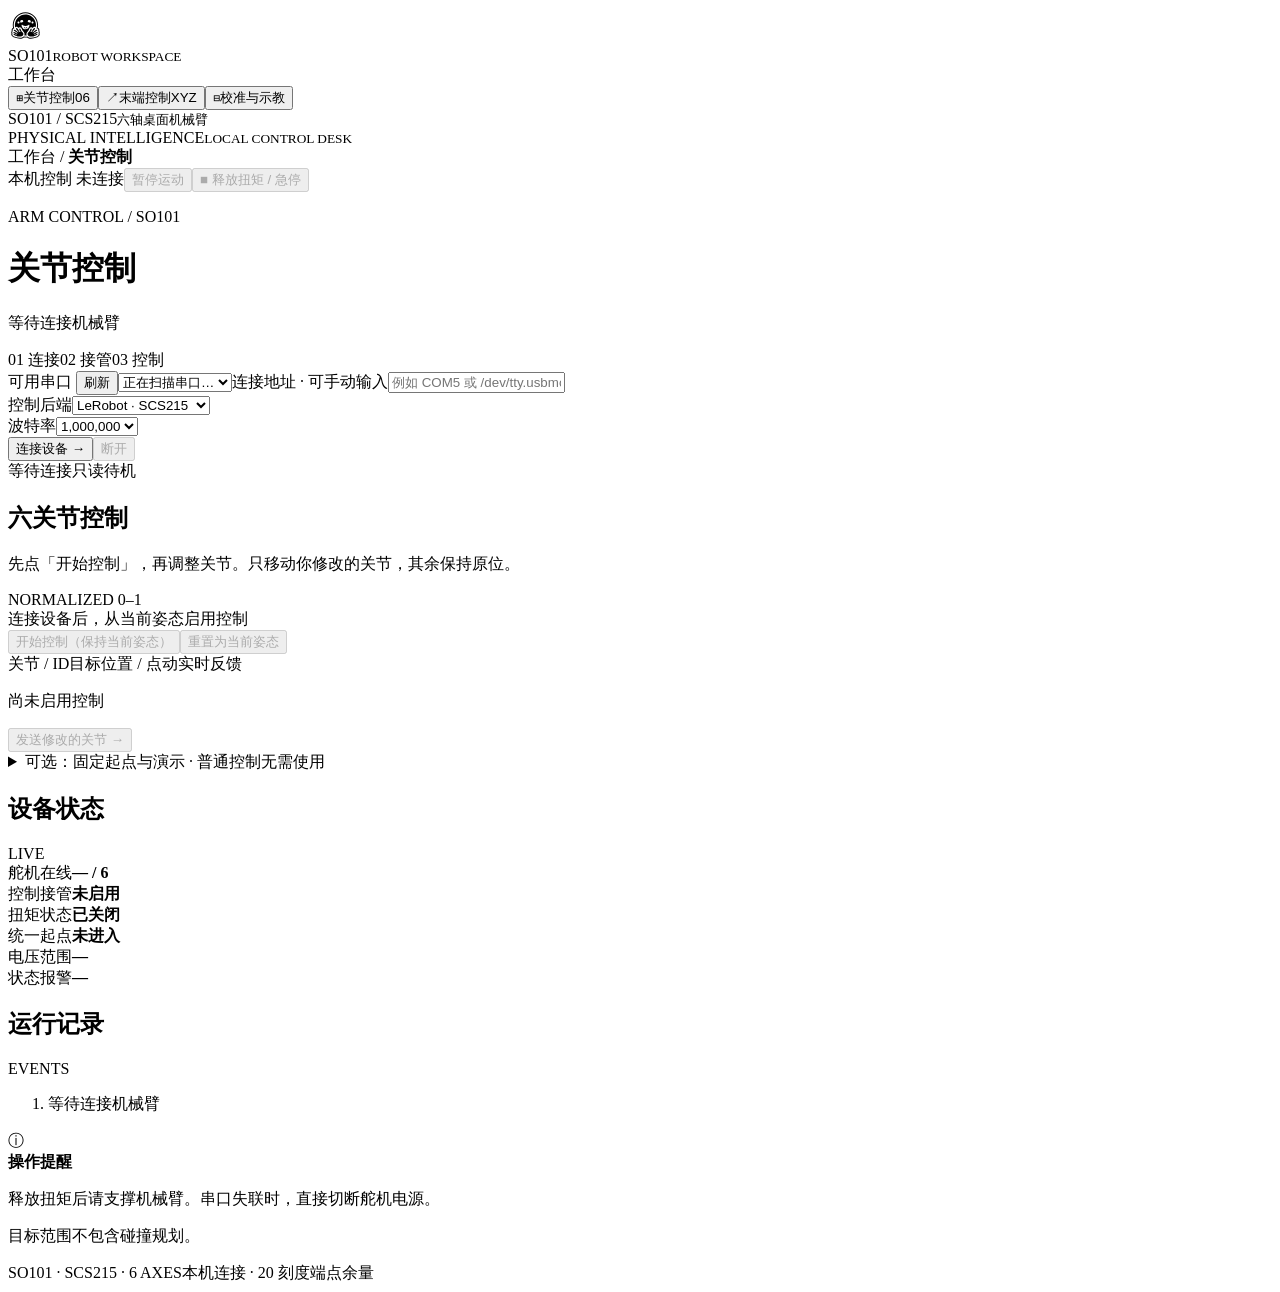
==== src/eai_robot/applications/desktop/assets/index.html @ e54ebf7a "Consolidate source layout and deliver ArUco center-servo MVP" ====
<!doctype html>
<html lang="zh-CN">
<head>
  <meta charset="utf-8">
  <meta name="viewport" content="width=device-width, initial-scale=1">
  <meta name="theme-color" content="#202329">
  <title>SO101 · 机械臂工作台</title>
  <link rel="stylesheet" href="/app.css">
  <script src="/app.js" defer></script>
</head>
<body>
  <div class="app-shell">
    <aside class="navigation">
      <div class="brand"><!-- Official Hugging Face monochrome SVG: https://huggingface.co/brand -->
      <span class="brand-symbol brand-hf"><img src="[data-uri]" alt="Hugging Face" width="35" height="35"></span><div>SO101<small>ROBOT WORKSPACE</small></div></div>
      <div class="nav-caption">工作台</div>
      <nav aria-label="工作台导航"><button id="control-tab" class="nav-item active" aria-current="page" aria-controls="control-view" data-view="control"><span aria-hidden="true">⊞</span>关节控制<span class="nav-count">06</span></button><button id="cartesian-tab" class="nav-item" aria-controls="cartesian-view" data-view="cartesian"><span aria-hidden="true">↗</span>末端控制<span class="nav-count">XYZ</span></button><button id="calibration-tab" class="nav-item" aria-controls="calibration-view" data-view="calibration"><span aria-hidden="true">⊟</span>校准与示教</button></nav>
      <div class="nav-device"><span class="device-dot"></span><div>SO101 / SCS215<small>六轴桌面机械臂</small></div></div>
      <div class="nav-footer">PHYSICAL INTELLIGENCE<small>LOCAL CONTROL DESK</small></div>
    </aside>
    <div class="workspace">
      <header class="topbar"><div class="breadcrumb">工作台 <span>/</span> <strong id="page-name">关节控制</strong></div><div class="header-right"><span class="local-label">本机控制</span><span id="connection-badge" class="status-pill"><i></i> 未连接</span><button id="pause-btn" class="button button-ghost" disabled>暂停运动</button><button id="stop-btn" class="stop-button" disabled><span aria-hidden="true">■</span> 释放扭矩 / 急停</button></div></header>
      <main>
        <div class="page-heading"><div><p class="kicker">ARM CONTROL / SO101</p><h1 id="page-title">关节控制</h1><p id="hero-state">等待连接机械臂</p></div><div class="workflow"><span id="step-connect">01 连接</span><i></i><span id="step-enable">02 接管</span><i></i><span id="step-control">03 控制</span></div></div>
        <section class="panel connection-panel" aria-label="设备连接"><div id="connection-summary" hidden><strong>设备已连接</strong><small id="connection-summary-port"></small></div>
          <div class="form-field port-field"><label for="port-select">可用串口 <button id="refresh-ports-btn" class="port-refresh" type="button">刷新</button></label><select id="port-select" aria-label="可用串口"><option value="">正在扫描串口…</option></select><label class="manual-port-label" for="device-port">连接地址 · 可手动输入</label><input id="device-port" type="text" spellcheck="false" autocomplete="off" placeholder="例如 COM5 或 /dev/tty.usbmodem…"></div>
          <div class="form-field"><label for="backend">控制后端</label><select id="backend"><option value="lerobot">LeRobot · SCS215</option><option value="serial">原生串口 · 诊断对照</option></select></div>
          <div class="form-field baud-field"><label for="baudrate">波特率</label><select id="baudrate"><option value="1000000">1,000,000</option><option value="500000">500,000</option><option value="250000">250,000</option><option value="115200">115,200</option></select></div>
          <button id="connect-btn" class="button button-dark">连接设备 <span aria-hidden="true">→</span></button><button id="disconnect-btn" class="button button-ghost" disabled>断开</button>
        </section>
        <div class="status-ribbon" role="status" aria-live="polite"><span class="ribbon-bullet"></span><span id="status-text">等待连接</span><span id="motion-label">只读待机</span></div>
        <div class="workspace-grid">
          <div class="main-column">
            <section id="control-view" aria-labelledby="control-tab">
              <div class="panel arm-panel"><div class="panel-heading"><div><h2>六关节控制</h2><p>先点「开始控制」，再调整关节。只移动你修改的关节，其余保持原位。</p></div><span class="tag">NORMALIZED 0–1</span></div>
                <div class="arm-panel-top"><span id="control-hint">连接设备后，从当前姿态启用控制</span><div class="arm-panel-actions"><button id="enable-btn" class="button button-primary" disabled>开始控制（保持当前姿态）</button><button id="reset-target-btn" class="button button-plain" disabled>重置为当前姿态</button></div></div>
                <div class="axis-header"><span>关节 / ID</span><span>目标位置 / 点动</span><span>实时反馈</span></div><div id="axis-list" class="axis-list"></div>
                <div class="arm-panel-bottom"><p id="target-state">尚未启用控制</p><button id="send-btn" class="button button-primary" disabled>发送修改的关节 <span aria-hidden="true">→</span></button></div>
              </div>
              <details class="optional-motion"><summary>可选：固定起点与演示 · 普通控制无需使用</summary><div class="optional-home"><button id="home-btn" class="button button-ghost" disabled>移动到固定起点</button><p>仅用于预设路径，有额外的起始姿态要求。</p></div><div id="optional-status" role="status" aria-live="polite"></div><div class="section-head"><h2>动作演示</h2><p>自动归位 → 执行动作 → 返回起点</p></div>
              <div class="demo-grid">
                <article class="demo-card"><span class="demo-glyph" aria-hidden="true">↔</span><div><h3>夹爪开合</h3><p>夹爪两端往返，逐步停留</p></div><button data-demo="gripper" class="demo-button" aria-label="开始夹爪开合演示" disabled>↗</button></article>
                <article class="demo-card"><span class="demo-glyph" aria-hidden="true">⤨</span><div><h3>左右展示</h3><p>底座、腕部与夹爪联动</p></div><button data-demo="showcase" class="demo-button" aria-label="开始左右展示演示" disabled>↗</button></article>
                <article class="demo-card"><span class="demo-glyph" aria-hidden="true">⌁</span><div><h3>空载转运</h3><p>A 侧夹持，B 侧模拟释放</p></div><button data-demo="transfer" class="demo-button" aria-label="开始空载转运演示" disabled>↗</button></article>
              </div>
              </details>
            </section>
            <section id="cartesian-view" hidden aria-labelledby="cartesian-tab">
              <div class="panel tcp-panel">
                <div class="panel-heading"><div><h2>末端位置</h2><p>底座坐标系 · mm · 编码器经过模型推算</p></div><span class="tag">POSITION / XYZ</span></div>
                <div class="tcp-readings"><div><span>X</span><strong id="tcp-x">—</strong></div><div><span>Y</span><strong id="tcp-y">—</strong></div><div><span>Z</span><strong id="tcp-z">—</strong></div></div>
                <div class="tcp-feedback"><span id="tcp-target">目标 —</span><span id="tcp-error">跟随误差 —</span></div>
                <div class="tcp-enable"><p id="tcp-hint">连接设备后，从当前姿态接管；无需归位。</p><button id="tcp-enable-btn" class="button button-primary" disabled>开始控制（保持当前姿态）</button></div>
              </div>
              <div class="panel tcp-drive-panel">
                <div class="panel-heading"><div><h2>方向移动</h2><p>连续模式按住移动，松开保持；单步模式点击移动一次。</p></div><span class="tag">BASE FRAME</span></div>
                <div class="tcp-settings"><div class="mode-switch" role="group" aria-label="末端移动方式"><button id="continuous-mode" class="active" aria-pressed="true">连续移动</button><button id="step-mode" aria-pressed="false">单步移动</button></div><label>速度 mm/s <input id="tcp-speed" type="number" min="2" max="30" step="1" value="15"></label><div class="speed-presets"><button data-speed="5">5</button><button data-speed="15" class="active">15</button><button data-speed="30">30</button></div><label id="step-distance-wrap" hidden>单步 mm <select id="tcp-distance"><option>1</option><option selected>5</option><option>10</option></select></label></div>
                <div class="coordinate-guide"><svg viewBox="0 0 150 62" role="img" aria-label="底座坐标示意：X 前、Y 左、Z 上"><path d="M65 45 L122 45 M65 45 L27 58 M65 45 L65 10" stroke="#8793a0" fill="none"/><path d="M116 41 L123 45 L116 49 M31 53 L26 58 L34 58 M61 16 L65 9 L69 16" stroke="#e76b31" fill="none"/><text x="127" y="49">X</text><text x="12" y="61">Y</text><text x="73" y="14">Z</text><rect x="61" y="41" width="8" height="8" fill="#34414e"/></svg><p>底座坐标示意<br>方向以模型为准，与屏幕视角无关</p></div><div class="tcp-directions"><button data-direction="1,0,0" aria-label="末端 X 正向" disabled><strong>+X</strong><small>W · 前</small></button><button data-direction="0,1,0" aria-label="末端 Y 正向" disabled><strong>+Y</strong><small>A · 左</small></button><button data-direction="0,0,1" aria-label="末端 Z 正向" disabled><strong>+Z</strong><small>R · 上</small></button><button data-direction="-1,0,0" aria-label="末端 X 负向" disabled><strong>−X</strong><small>S · 后</small></button><button data-direction="0,-1,0" aria-label="末端 Y 负向" disabled><strong>−Y</strong><small>D · 右</small></button><button data-direction="0,0,-1" aria-label="末端 Z 负向" disabled><strong>−Z</strong><small>F · 下</small></button></div>
                <div class="keyboard-bar"><button id="keyboard-btn" class="button button-dark" aria-pressed="false" disabled>开启键盘控制</button><p id="keyboard-hint">W/S：X± · A/D：Y± · R/F：Z±<br>Esc 暂停并保持扭矩 · 空格立即释放扭矩</p></div>
                <p id="tcp-notice" role="status" aria-live="polite">只控制 XYZ，末端朝向可能变化。方向以底座坐标系为准。</p>
              </div>
              <div class="panel tcp-position-panel">
                <div class="panel-heading"><div><h2>指定位置 · 直线移动</h2><p>先预览整条路径，再执行。路径可解不代表通过碰撞检查。</p></div></div>
                <div class="xyz-inputs"><label>X / mm<input id="target-x" type="number" step="1"></label><label>Y / mm<input id="target-y" type="number" step="1"></label><label>Z / mm<input id="target-z" type="number" step="1"></label></div>
                <div class="tcp-position-actions"><button id="tcp-copy" class="button button-ghost" disabled>填入当前位置</button><button id="tcp-preview" class="button button-dark" disabled>预览路径</button><button id="tcp-execute" class="button button-primary" disabled>执行直线移动</button></div>
                <div id="path-preview" hidden><div class="path-projections"><div><span>XY · 俯视 / mm</span><svg id="path-xy" viewBox="0 0 300 150" role="img" aria-label="直线路径 XY 预览"></svg></div><div><span>XZ · 侧视 / mm</span><svg id="path-xz" viewBox="0 0 300 150" role="img" aria-label="直线路径 XZ 预览"></svg></div></div><p id="path-summary"></p><p id="path-joints"></p></div>
              </div>
              <div class="panel tcp-gripper-panel"><div><h2>夹爪 · 独立控制</h2><p>夹爪不参与 XYZ 求解，末端运动期间保持原位。</p></div><button id="tcp-grip-minus" class="button button-ghost" disabled>−5 刻度</button><button id="tcp-grip-plus" class="button button-ghost" disabled>+5 刻度</button><strong id="tcp-grip-feedback">—</strong></div>
            </section>
            <section id="calibration-view" hidden aria-labelledby="calibration-tab">
              <div class="panel calibration-panel"><div class="panel-heading"><div><h2>校准与起点示教</h2><p>采集当前机械臂的位置，另存参数文件。</p></div><span class="tag">READ ONLY CAPTURE</span></div>
                <div class="calibration-note"><strong>先支撑机械臂，并释放扭矩</strong><p>逐关节摆到安全端点，分别采集 0 和 1。新校准另存为文件，不写入舵机 EEPROM；普通控制可独立启用，归位与演示需要匹配的起点。</p></div><div id="calibration-list" class="calibration-list"></div><div class="calibration-actions"><button id="teach-btn" class="button button-ghost" disabled>采集当前姿态为新起点</button><button id="save-cal-btn" class="button button-primary" disabled>另存 12 个校准端点</button></div>
              </div>
            </section>
          </div>
          <aside class="side-column">
            <div class="telemetry-panel panel"><div class="aside-heading"><h2>设备状态</h2><span class="live-label">LIVE</span></div><div class="telemetry-row"><span>舵机在线</span><strong id="online-count">— / 6</strong></div><div class="telemetry-row"><span>控制接管</span><strong id="control-state">未启用</strong></div><div class="telemetry-row"><span>扭矩状态</span><strong id="torque-state">已关闭</strong></div><div class="telemetry-row"><span>统一起点</span><strong id="home-state">未进入</strong></div><div class="telemetry-row"><span>电压范围</span><strong id="voltage-range">—</strong></div><div class="telemetry-row"><span>状态报警</span><strong id="fault-count">—</strong></div></div>
            <div class="log-panel panel"><div class="aside-heading"><h2>运行记录</h2><span class="tag">EVENTS</span></div><ol id="event-list" aria-live="polite"><li>等待连接机械臂</li></ol></div>
            <div class="safety-note"><span aria-hidden="true">ⓘ</span><div><strong>操作提醒</strong><p>释放扭矩后请支撑机械臂。串口失联时，直接切断舵机电源。</p><p>目标范围不包含碰撞规划。</p></div></div>
          </aside>
        </div>
        <footer><span>SO101 · SCS215 · 6 AXES</span><span>本机连接 · 20 刻度端点余量</span></footer>
      </main>
    </div>
  </div>
</body>
</html>
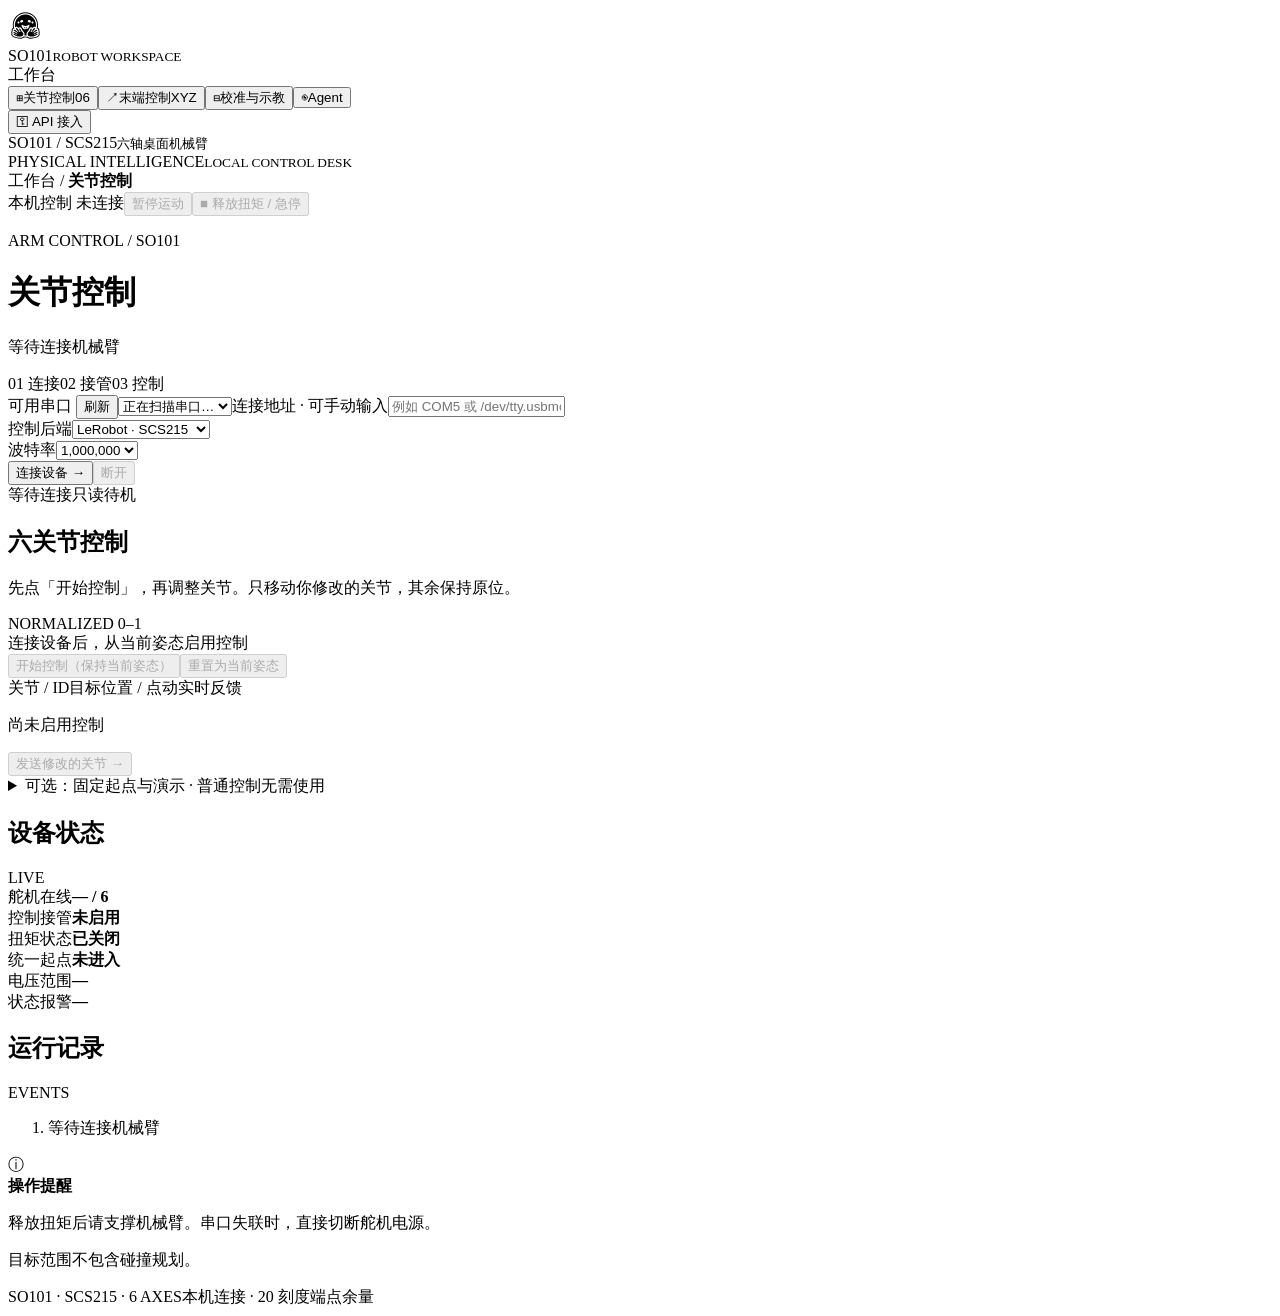
==== commit d65c8d78: "Embed Agent with session API settings and cloud speech in arm desktop" ====
--- a/src/eai_robot/applications/desktop/assets/index.html
+++ b/src/eai_robot/applications/desktop/assets/index.html
@@ -3,10 +3,13 @@
 <head>
   <meta charset="utf-8">
   <meta name="viewport" content="width=device-width, initial-scale=1">
-  <meta name="theme-color" content="#202329">
+  <meta name="theme-color" content="#f7f8fa">
   <title>SO101 · 机械臂工作台</title>
   <link rel="stylesheet" href="/app.css">
+  <link rel="stylesheet" href="/agent.css">
   <script src="/app.js" defer></script>
+  <script src="/agent-settings.js" defer></script>
+  <script src="/agent.js" defer></script>
 </head>
 <body>
   <div class="app-shell">
@@ -14,7 +17,8 @@
       <div class="brand"><!-- Official Hugging Face monochrome SVG: https://huggingface.co/brand -->
       <span class="brand-symbol brand-hf"><img src="[data-uri]" alt="Hugging Face" width="35" height="35"></span><div>SO101<small>ROBOT WORKSPACE</small></div></div>
       <div class="nav-caption">工作台</div>
-      <nav aria-label="工作台导航"><button id="control-tab" class="nav-item active" aria-current="page" aria-controls="control-view" data-view="control"><span aria-hidden="true">⊞</span>关节控制<span class="nav-count">06</span></button><button id="cartesian-tab" class="nav-item" aria-controls="cartesian-view" data-view="cartesian"><span aria-hidden="true">↗</span>末端控制<span class="nav-count">XYZ</span></button><button id="calibration-tab" class="nav-item" aria-controls="calibration-view" data-view="calibration"><span aria-hidden="true">⊟</span>校准与示教</button></nav>
+      <nav aria-label="工作台导航"><button id="control-tab" class="nav-item active" aria-current="page" aria-controls="control-view" data-view="control"><span aria-hidden="true">⊞</span>关节控制<span class="nav-count">06</span></button><button id="cartesian-tab" class="nav-item" aria-controls="cartesian-view" data-view="cartesian"><span aria-hidden="true">↗</span>末端控制<span class="nav-count">XYZ</span></button><button id="calibration-tab" class="nav-item" aria-controls="calibration-view" data-view="calibration"><span aria-hidden="true">⊟</span>校准与示教</button><button id="agent-tab" class="nav-item" aria-controls="agent-view" data-view="agent"><span aria-hidden="true">◉</span>Agent</button></nav>
+      <button id="agent-settings-sidebar" class="api-sidebar-button" type="button"><span aria-hidden="true">⚿</span> API 接入</button>
       <div class="nav-device"><span class="device-dot"></span><div>SO101 / SCS215<small>六轴桌面机械臂</small></div></div>
       <div class="nav-footer">PHYSICAL INTELLIGENCE<small>LOCAL CONTROL DESK</small></div>
     </aside>
@@ -72,6 +76,28 @@
                 <div class="calibration-note"><strong>先支撑机械臂，并释放扭矩</strong><p>逐关节摆到安全端点，分别采集 0 和 1。新校准另存为文件，不写入舵机 EEPROM；普通控制可独立启用，归位与演示需要匹配的起点。</p></div><div id="calibration-list" class="calibration-list"></div><div class="calibration-actions"><button id="teach-btn" class="button button-ghost" disabled>采集当前姿态为新起点</button><button id="save-cal-btn" class="button button-primary" disabled>另存 12 个校准端点</button></div>
               </div>
             </section>
+            <section id="agent-view" hidden aria-labelledby="agent-tab">
+              <header class="agent-header">
+                <button id="agent-model" class="agent-model-button" type="button"><span class="agent-model-icon" aria-hidden="true">✦</span><strong id="agent-model-label">选择模型</strong><span aria-hidden="true">⌄</span></button>
+                <div class="agent-mode-tabs" aria-label="交互模式"><button id="agent-mode-text" class="selected" type="button" aria-pressed="true">对话</button><button id="agent-mode-voice" type="button" aria-pressed="false">语音输入</button><button id="agent-mode-duplex" type="button" disabled title="实时双工尚未接入，当前支持按回合录音">语音双工 <small>待接入</small></button></div>
+                <button id="agent-settings-open" class="api-access-button" type="button">API 接入 <span aria-hidden="true">↗</span></button>
+              </header>
+              <div class="agent-stage">
+                <div id="agent-welcome" class="agent-welcome"><span class="agent-welcome-symbol" aria-hidden="true">✦</span><h1>今天想让机械臂做什么？</h1><p>描述任务，查看工具调用与结果。</p></div>
+                <div id="agent-messages" class="agent-messages" role="log" aria-label="对话记录"></div>
+                <div id="agent-tools" class="agent-tools" aria-label="工具状态"></div>
+                <div class="agent-composer-wrap">
+                  <form id="agent-form" class="agent-composer">
+                    <label class="sr-label" for="agent-text">对机械臂说点什么</label>
+                    <textarea id="agent-text" rows="3" maxlength="1000" placeholder="例如：先查看状态，再告诉我有哪些姿态。" disabled></textarea>
+                    <div class="agent-composer-bottom"><button type="button" id="agent-mic" class="agent-mic-button" disabled><span aria-hidden="true">◉</span> 开始说话</button><span id="agent-status" role="status">正在准备…</span><div class="agent-composer-actions"><label class="agent-speak"><input type="checkbox" id="agent-speak" checked>语音回复</label><button type="button" id="agent-stop" class="agent-stop-button" title="停止本轮对话、播报与动作" aria-label="停止本轮">■</button><button id="agent-send" class="agent-send-button" aria-label="发送" disabled>↑</button></div></div>
+                  </form>
+                  <audio id="agent-audio" controls hidden></audio>
+                  <p class="agent-disclosure"><span class="agent-dryrun-dot"></span>演练模式：工具不会驱动真实机械臂。语音仅在你开启后采集。</p>
+                </div>
+                <div id="agent-suggestions" class="agent-suggestions"><button type="button" data-agent-prompt="先查看机械臂状态，告诉我现在能做什么。"><span>◎</span><strong>了解当前状态</strong><small>查看能力与执行条件</small></button><button type="button" data-agent-prompt="有哪些可用姿态？只列出名称，不要移动。"><span>◇</span><strong>探索可用姿态</strong><small>先看选项，再决定下一步</small></button><button type="button" data-agent-prompt="请演练站立姿态，再查询任务是否完成。"><span>↗</span><strong>演练一个任务</strong><small>观察工具选择和结果反馈</small></button></div>
+              </div>
+            </section>
           </div>
           <aside class="side-column">
             <div class="telemetry-panel panel"><div class="aside-heading"><h2>设备状态</h2><span class="live-label">LIVE</span></div><div class="telemetry-row"><span>舵机在线</span><strong id="online-count">— / 6</strong></div><div class="telemetry-row"><span>控制接管</span><strong id="control-state">未启用</strong></div><div class="telemetry-row"><span>扭矩状态</span><strong id="torque-state">已关闭</strong></div><div class="telemetry-row"><span>统一起点</span><strong id="home-state">未进入</strong></div><div class="telemetry-row"><span>电压范围</span><strong id="voltage-range">—</strong></div><div class="telemetry-row"><span>状态报警</span><strong id="fault-count">—</strong></div></div>
@@ -83,5 +109,15 @@
       </main>
     </div>
   </div>
+
+  <dialog id="agent-settings" class="agent-settings-dialog" aria-labelledby="api-settings-title">
+    <form id="agent-settings-form" autocomplete="off">
+      <header class="api-dialog-heading"><div><h2 id="api-settings-title">API 接入</h2><p>为 Agent 连接聊天、识别和合成服务。</p></div><button id="api-close" type="button" aria-label="关闭 API 接入">×</button></header>
+      <div class="api-memory-note">仅保存在当前浏览器会话的服务端内存中，密钥不会写入文件或浏览器存储。</div>
+      <div id="api-stage-fields" class="api-stage-fields"></div>
+      <p id="api-settings-status" role="status"></p>
+      <footer class="api-dialog-footer"><button id="api-clear" type="button" class="api-clear-button">清除本次配置</button><button id="api-save" type="submit" class="api-save-button">保存并使用</button></footer>
+    </form>
+  </dialog>
 </body>
 </html>
